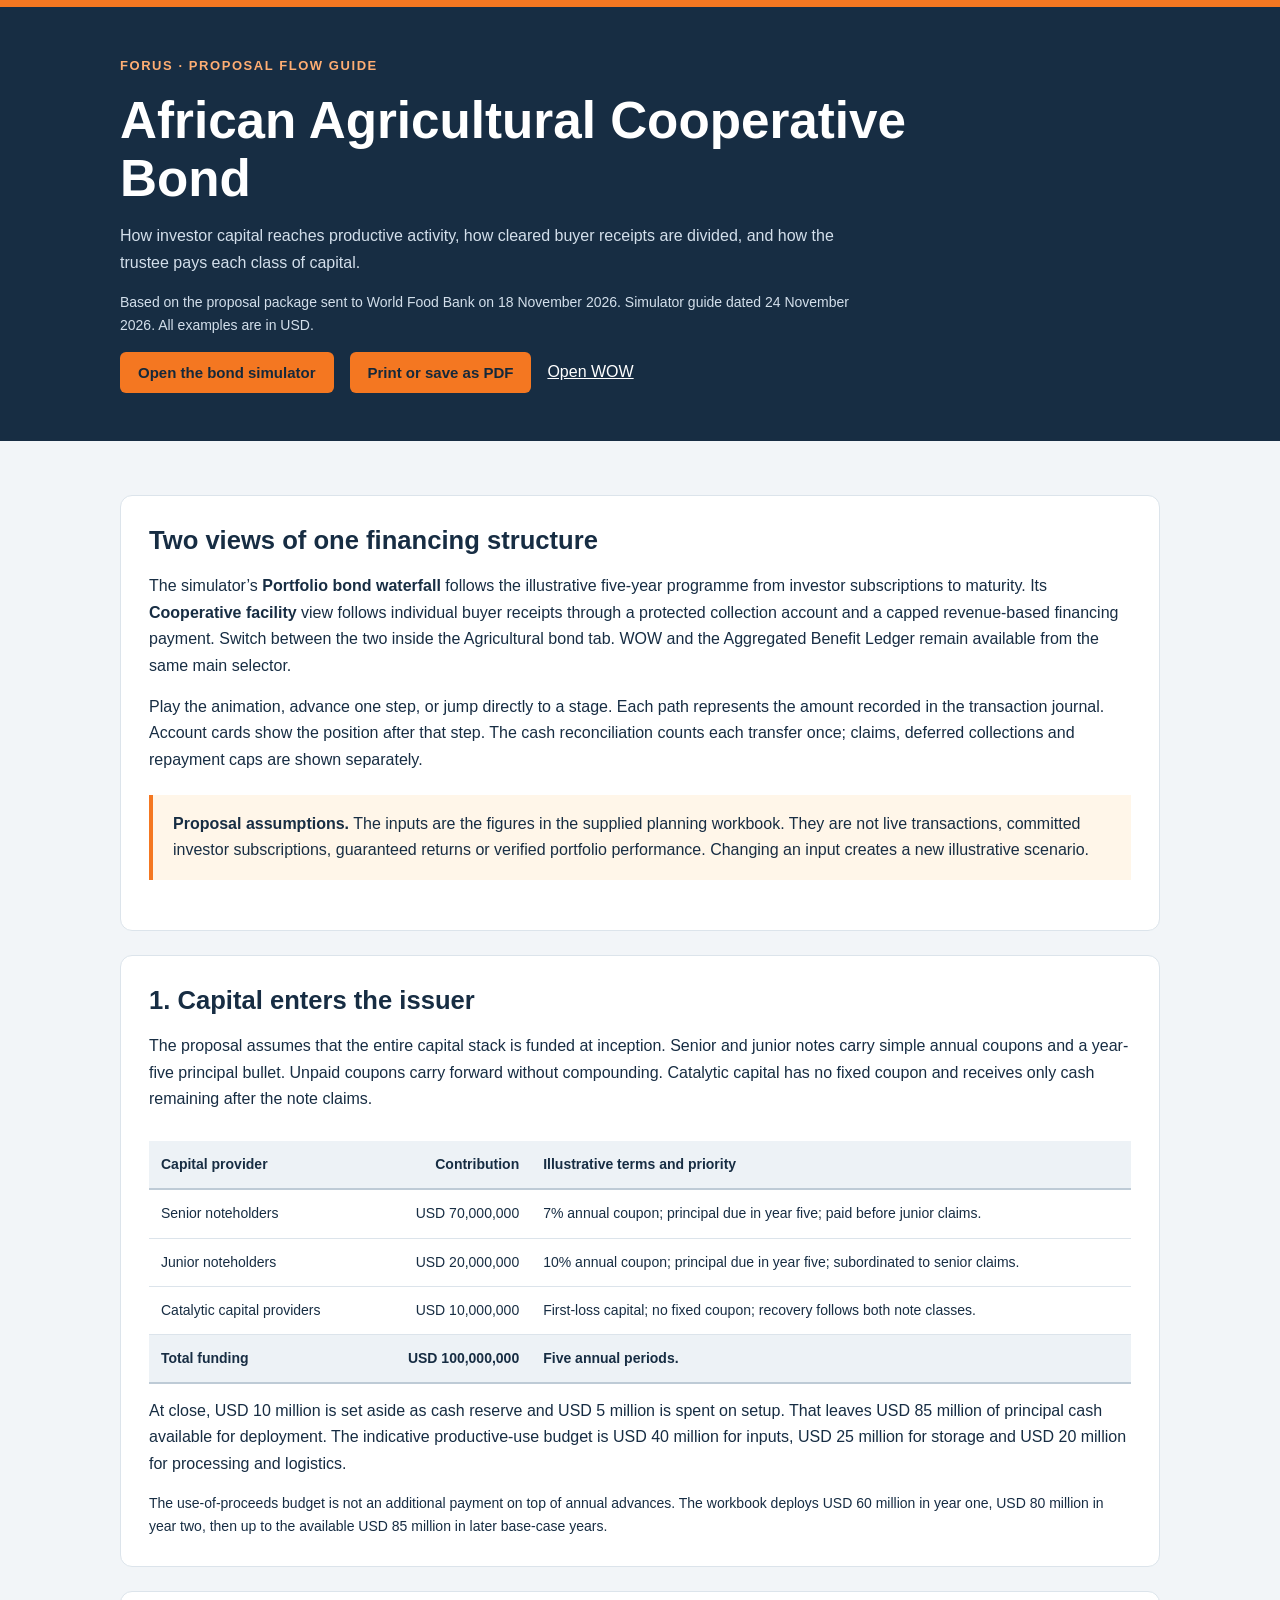
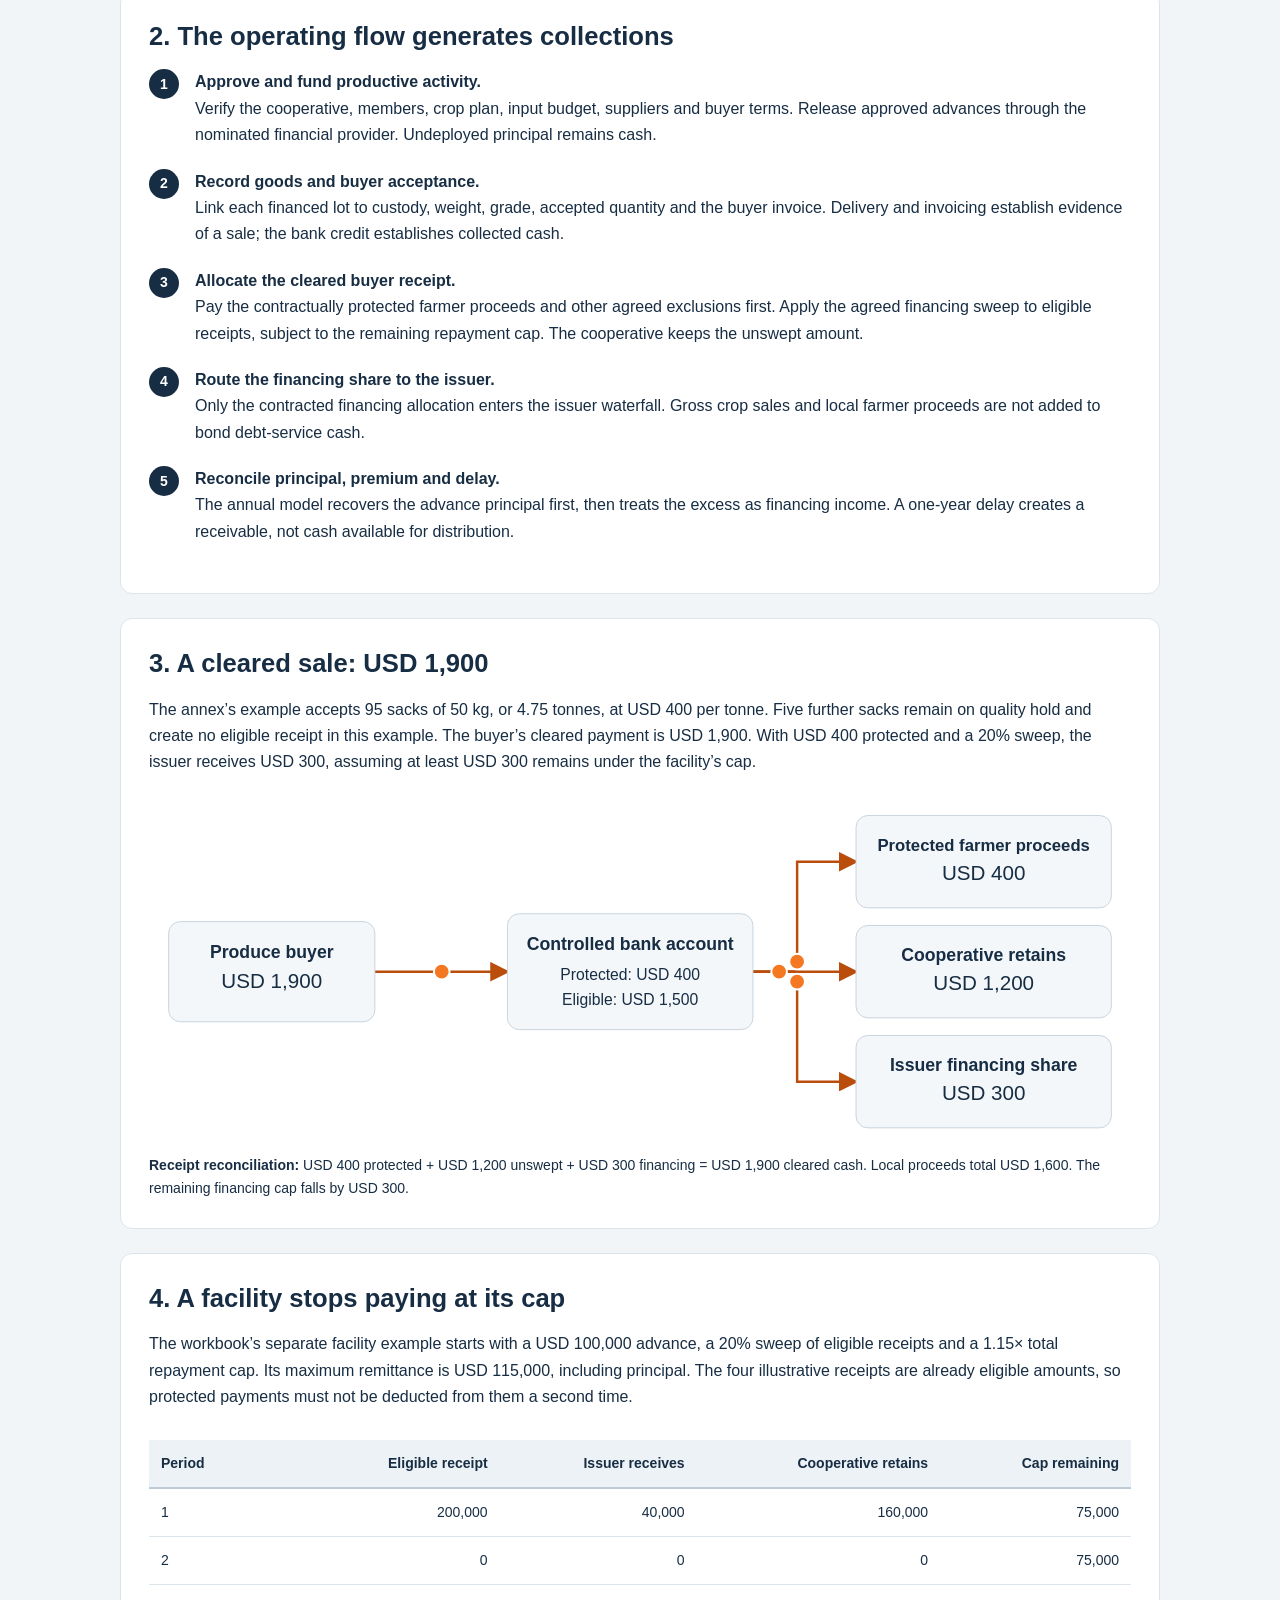
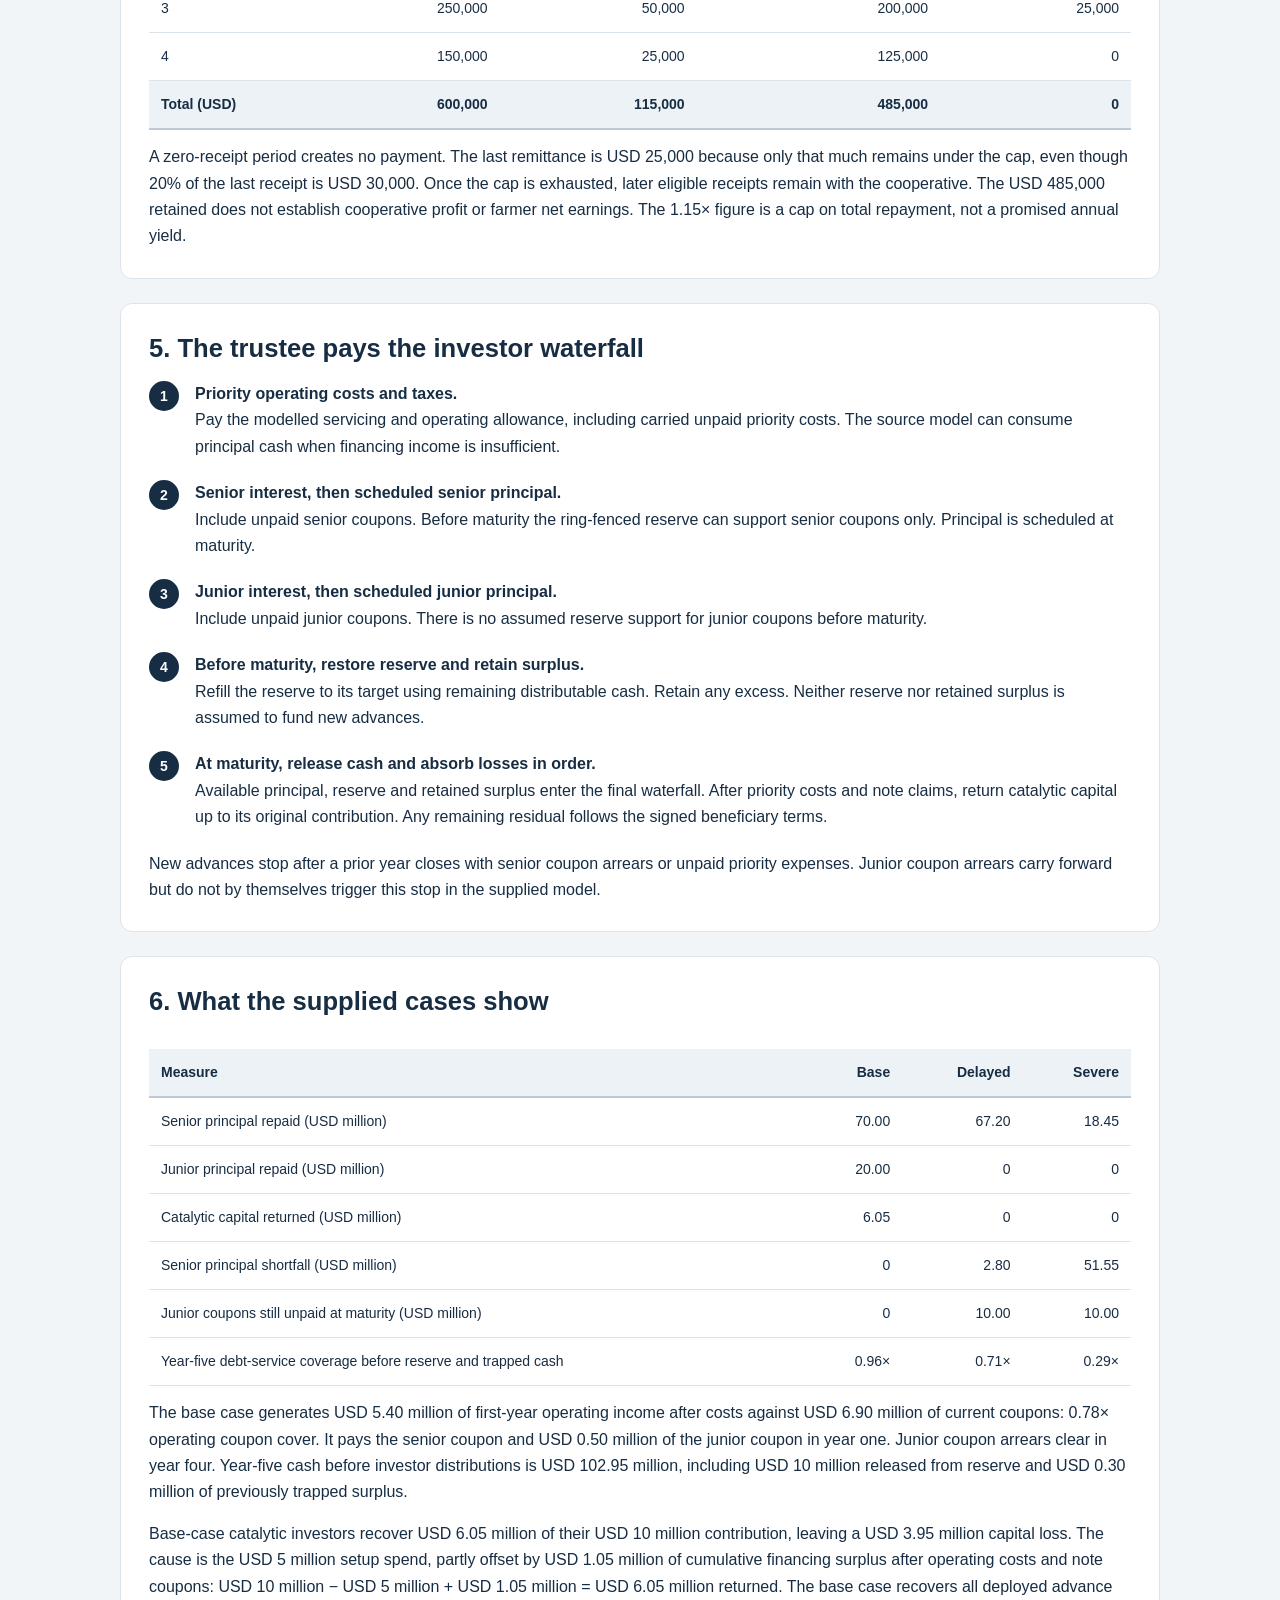
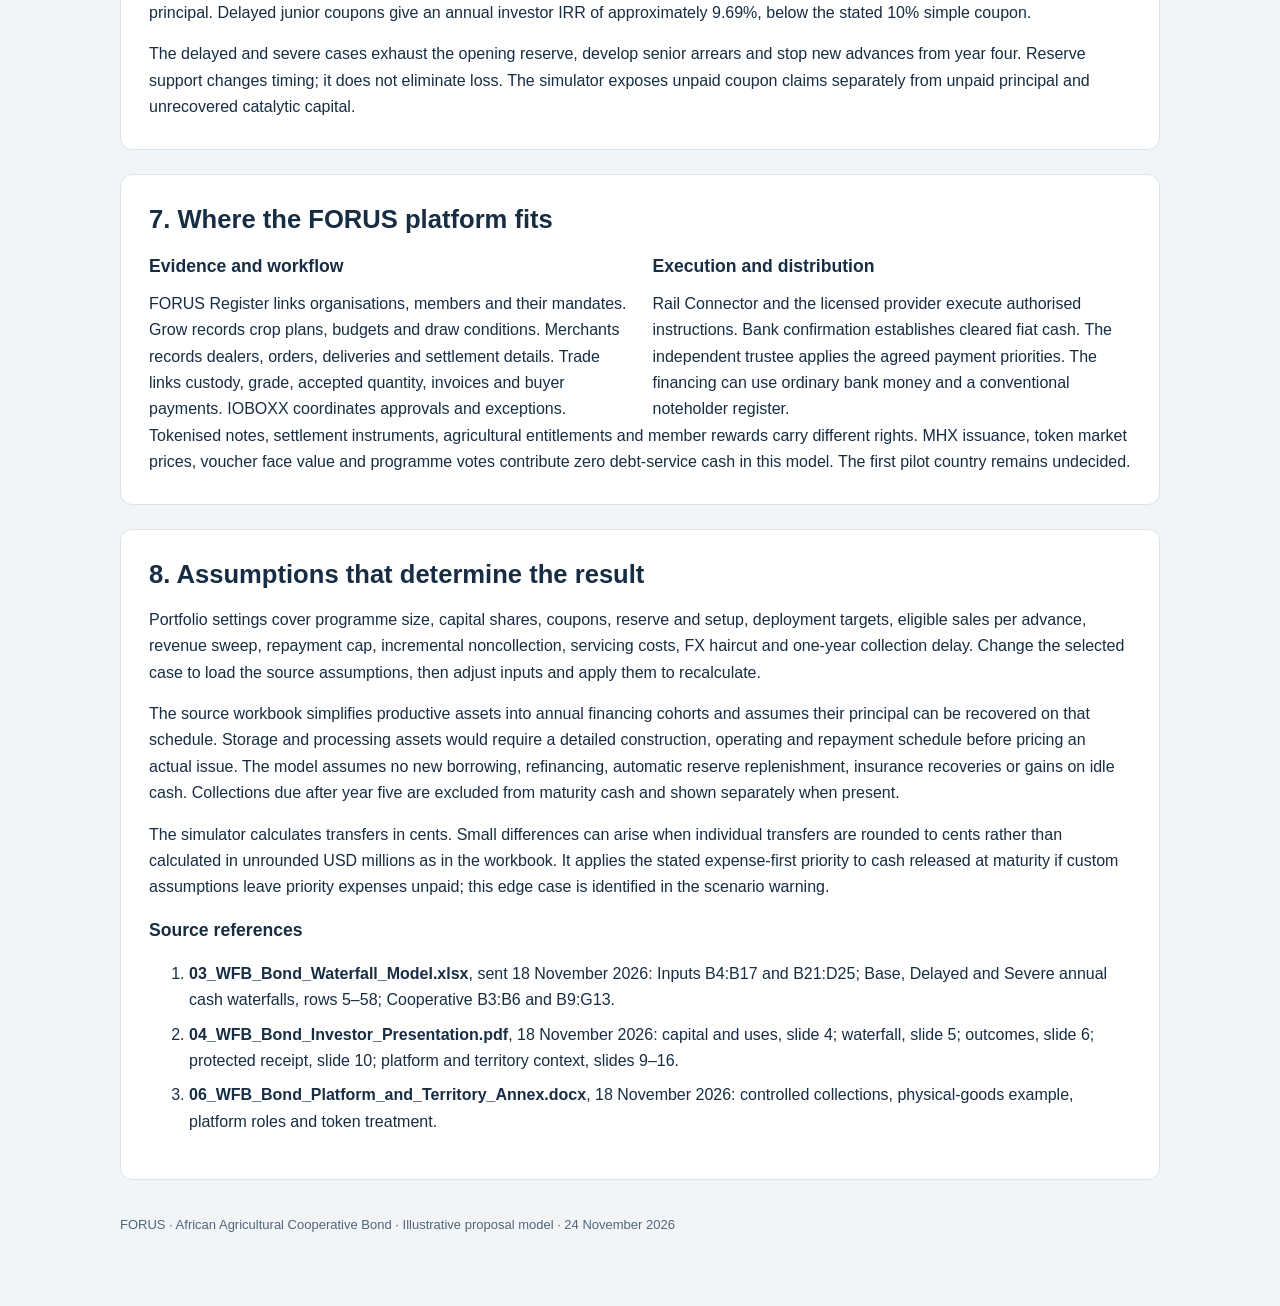
==== bond-guide.html @ b3a37498 "Publish the FORUS Flow of Funds Simulator on GitHub Pages" ====
<!doctype html>
<html lang="en"><head><meta charset="utf-8"><meta name="viewport" content="width=device-width,initial-scale=1"><title>African Agricultural Cooperative Bond — Flow guide</title>
<style>
:root{--navy:#172d43;--orange:#f47721;--muted:#526576;--line:#dce4eb}*{box-sizing:border-box}body{margin:0;color:var(--navy);background:#f2f5f8;font:16px/1.65 Arial,Helvetica,sans-serif}header{background:var(--navy);color:white;padding:48px max(24px,calc((100% - 1040px)/2));border-top:7px solid var(--orange)}header p{max-width:760px;color:#d3dfeb}h1{font-size:clamp(2rem,4vw,3.2rem);line-height:1.12;max-width:870px;margin:16px 0}h2{font-size:1.6rem;line-height:1.3;margin:0 0 16px}h3{font-size:1.1rem;margin:0 0 10px}.eyebrow{font-size:13px;text-transform:uppercase;letter-spacing:.12em;color:#ffae73;font-weight:700}main{max-width:1100px;margin:auto;padding:30px 30px 60px}section{background:white;border:1px solid var(--line);border-radius:12px;margin:24px 0;padding:28px}a{color:#a3440d}header a{color:#fff}p{margin:0 0 15px}p:last-child{margin-bottom:0}.toolbar{display:flex;gap:16px;flex-wrap:wrap;align-items:center}.button{background:var(--orange);border:0;border-radius:6px;color:#15283a;padding:12px 18px;font:700 15px Arial;cursor:pointer;text-decoration:none}.sub{font-size:14px;color:var(--muted)}.callout{background:#fff6e9;border-left:4px solid var(--orange);padding:16px 20px;margin:22px 0}.table-scroll{overflow-x:auto}table{border-collapse:collapse;width:100%;font-size:14px;margin:14px 0}th{text-align:left;background:#edf2f6;padding:12px;border-bottom:2px solid #becbd6;vertical-align:top}td{padding:12px;border-bottom:1px solid var(--line);vertical-align:top}td.num,th.num{text-align:right;white-space:nowrap;font-variant-numeric:tabular-nums}.steps{counter-reset:flow;list-style:none;padding:0;margin:0}.steps li{counter-increment:flow;padding:0 0 20px 46px;position:relative}.steps li:before{content:counter(flow);position:absolute;left:0;top:0;background:var(--navy);color:#fff;width:30px;height:30px;display:grid;place-items:center;border-radius:50%;font-size:14px;font-weight:bold}.steps strong{display:block}.grid{display:grid;grid-template-columns:1fr 1fr;gap:25px}.diagram{overflow-x:auto}.diagram svg{width:100%;min-width:670px;height:auto;display:block}.sources li{margin-bottom:8px}footer{font-size:13px;color:var(--muted);padding:10px 0}.note{font-size:14px}.diagram .token{fill:var(--orange);stroke:white;stroke-width:2}@media(max-width:680px){main{padding:18px 14px}section{padding:20px}.grid{grid-template-columns:1fr}header{padding:30px 22px}td,th{padding:9px}}@media(prefers-reduced-motion:reduce){.token{display:none}}@media print{body{background:#fff;font-size:10.5pt}header{background:white;color:var(--navy);padding:15px 0;border-top:4px solid var(--orange)}header p{color:var(--navy)}main{padding:0}h1{font-size:28pt}.toolbar{display:none}section{border:0;padding:18px 0;margin:0;border-bottom:1px solid var(--line);border-radius:0}h2,h3{break-after:avoid}tr,.callout,.steps li{break-inside:avoid}.token{display:none}svg{min-width:0!important}a{color:inherit;text-decoration:none}footer{margin-top:20px}}
</style></head><body>
<header><div class="eyebrow">FORUS · Proposal flow guide</div><h1>African Agricultural Cooperative Bond</h1><p>How investor capital reaches productive activity, how cleared buyer receipts are divided, and how the trustee pays each class of capital.</p><p class="sub" style="color:#d3dfeb">Based on the proposal package sent to World Food Bank on 18 November 2026. Simulator guide dated 24 November 2026. All examples are in USD.</p><div class="toolbar"><a class="button" href="index.html#bond">Open the bond simulator</a><button class="button" onclick="window.print()">Print or save as PDF</button><a href="index.html#wow">Open WOW</a></div></header>
<main>
<section><h2>Two views of one financing structure</h2><p>The simulator’s <strong>Portfolio bond waterfall</strong> follows the illustrative five-year programme from investor subscriptions to maturity. Its <strong>Cooperative facility</strong> view follows individual buyer receipts through a protected collection account and a capped revenue-based financing payment. Switch between the two inside the Agricultural bond tab. WOW and the Aggregated Benefit Ledger remain available from the same main selector.</p><p>Play the animation, advance one step, or jump directly to a stage. Each path represents the amount recorded in the transaction journal. Account cards show the position after that step. The cash reconciliation counts each transfer once; claims, deferred collections and repayment caps are shown separately.</p><div class="callout"><strong>Proposal assumptions.</strong> The inputs are the figures in the supplied planning workbook. They are not live transactions, committed investor subscriptions, guaranteed returns or verified portfolio performance. Changing an input creates a new illustrative scenario.</div></section>

<section><h2>1. Capital enters the issuer</h2><p>The proposal assumes that the entire capital stack is funded at inception. Senior and junior notes carry simple annual coupons and a year-five principal bullet. Unpaid coupons carry forward without compounding. Catalytic capital has no fixed coupon and receives only cash remaining after the note claims.</p><div class="table-scroll"><table><thead><tr><th>Capital provider</th><th class="num">Contribution</th><th>Illustrative terms and priority</th></tr></thead><tbody><tr><td>Senior noteholders</td><td class="num">USD 70,000,000</td><td>7% annual coupon; principal due in year five; paid before junior claims.</td></tr><tr><td>Junior noteholders</td><td class="num">USD 20,000,000</td><td>10% annual coupon; principal due in year five; subordinated to senior claims.</td></tr><tr><td>Catalytic capital providers</td><td class="num">USD 10,000,000</td><td>First-loss capital; no fixed coupon; recovery follows both note classes.</td></tr><tr><th>Total funding</th><th class="num">USD 100,000,000</th><th>Five annual periods.</th></tr></tbody></table></div><p>At close, USD 10 million is set aside as cash reserve and USD 5 million is spent on setup. That leaves USD 85 million of principal cash available for deployment. The indicative productive-use budget is USD 40 million for inputs, USD 25 million for storage and USD 20 million for processing and logistics.</p><p class="note">The use-of-proceeds budget is not an additional payment on top of annual advances. The workbook deploys USD 60 million in year one, USD 80 million in year two, then up to the available USD 85 million in later base-case years.</p></section>

<section><h2>2. The operating flow generates collections</h2><ol class="steps"><li><strong>Approve and fund productive activity.</strong> Verify the cooperative, members, crop plan, input budget, suppliers and buyer terms. Release approved advances through the nominated financial provider. Undeployed principal remains cash.</li><li><strong>Record goods and buyer acceptance.</strong> Link each financed lot to custody, weight, grade, accepted quantity and the buyer invoice. Delivery and invoicing establish evidence of a sale; the bank credit establishes collected cash.</li><li><strong>Allocate the cleared buyer receipt.</strong> Pay the contractually protected farmer proceeds and other agreed exclusions first. Apply the agreed financing sweep to eligible receipts, subject to the remaining repayment cap. The cooperative keeps the unswept amount.</li><li><strong>Route the financing share to the issuer.</strong> Only the contracted financing allocation enters the issuer waterfall. Gross crop sales and local farmer proceeds are not added to bond debt-service cash.</li><li><strong>Reconcile principal, premium and delay.</strong> The annual model recovers the advance principal first, then treats the excess as financing income. A one-year delay creates a receivable, not cash available for distribution.</li></ol></section>

<section><h2>3. A cleared sale: USD 1,900</h2><p>The annex’s example accepts 95 sacks of 50 kg, or 4.75 tonnes, at USD 400 per tonne. Five further sacks remain on quality hold and create no eligible receipt in this example. The buyer’s cleared payment is USD 1,900. With USD 400 protected and a 20% sweep, the issuer receives USD 300, assuming at least USD 300 remains under the facility’s cap.</p><div class="diagram"><svg viewBox="0 0 1000 370" role="img" aria-labelledby="flow-title flow-desc"><title id="flow-title">Animated allocation of a USD 1,900 buyer payment</title><desc id="flow-desc">Buyer pays the controlled bank account. USD400 goes to protected farmer proceeds, USD1200 to the cooperative, and USD300 to the issuer financing share. Orange markers show cash direction.</desc><defs><marker id="arrow" markerWidth="8" markerHeight="8" refX="7" refY="4" orient="auto"><path d="M0 0 L8 4 L0 8Z" fill="#ba4d0b"/></marker></defs><g fill="none" stroke="#ba4d0b" stroke-width="2.5" marker-end="url(#arrow)"><path d="M230 184H365"/><path d="M615 184H660V72H720"/><path d="M615 184H720"/><path d="M615 184H660V296H720"/></g><g fill="#f4f7fa" stroke="#c7d4df"><rect x="20" y="133" width="210" height="102" rx="12"/><rect x="365" y="125" width="250" height="118" rx="12"/><rect x="720" y="25" width="260" height="94" rx="12"/><rect x="720" y="137" width="260" height="94" rx="12"/><rect x="720" y="249" width="260" height="94" rx="12"/></g><g font-family="Arial,Helvetica,sans-serif" fill="#172d43" text-anchor="middle"><text x="125" y="170" font-size="18" font-weight="bold">Produce buyer</text><text x="125" y="201" font-size="21">USD 1,900</text><text x="490" y="162" font-size="18" font-weight="bold">Controlled bank account</text><text x="490" y="192" font-size="16">Protected: USD 400</text><text x="490" y="218" font-size="16">Eligible: USD 1,500</text><text x="850" y="61" font-size="17" font-weight="bold">Protected farmer proceeds</text><text x="850" y="91" font-size="21">USD 400</text><text x="850" y="173" font-size="18" font-weight="bold">Cooperative retains</text><text x="850" y="203" font-size="21">USD 1,200</text><text x="850" y="285" font-size="18" font-weight="bold">Issuer financing share</text><text x="850" y="315" font-size="21">USD 300</text></g><circle class="token" r="8"><animateMotion dur="4s" repeatCount="indefinite" path="M230 184H365"/></circle><circle class="token" r="8"><animateMotion dur="4s" begin="1s" repeatCount="indefinite" path="M615 184H660V72H720"/></circle><circle class="token" r="8"><animateMotion dur="4s" begin="1s" repeatCount="indefinite" path="M615 184H720"/></circle><circle class="token" r="8"><animateMotion dur="4s" begin="1s" repeatCount="indefinite" path="M615 184H660V296H720"/></circle></svg></div><p class="note"><strong>Receipt reconciliation:</strong> USD 400 protected + USD 1,200 unswept + USD 300 financing = USD 1,900 cleared cash. Local proceeds total USD 1,600. The remaining financing cap falls by USD 300.</p></section>

<section><h2>4. A facility stops paying at its cap</h2><p>The workbook’s separate facility example starts with a USD 100,000 advance, a 20% sweep of eligible receipts and a 1.15× total repayment cap. Its maximum remittance is USD 115,000, including principal. The four illustrative receipts are already eligible amounts, so protected payments must not be deducted from them a second time.</p><div class="table-scroll"><table><thead><tr><th>Period</th><th class="num">Eligible receipt</th><th class="num">Issuer receives</th><th class="num">Cooperative retains</th><th class="num">Cap remaining</th></tr></thead><tbody><tr><td>1</td><td class="num">200,000</td><td class="num">40,000</td><td class="num">160,000</td><td class="num">75,000</td></tr><tr><td>2</td><td class="num">0</td><td class="num">0</td><td class="num">0</td><td class="num">75,000</td></tr><tr><td>3</td><td class="num">250,000</td><td class="num">50,000</td><td class="num">200,000</td><td class="num">25,000</td></tr><tr><td>4</td><td class="num">150,000</td><td class="num">25,000</td><td class="num">125,000</td><td class="num">0</td></tr><tr><th>Total (USD)</th><th class="num">600,000</th><th class="num">115,000</th><th class="num">485,000</th><th class="num">0</th></tr></tbody></table></div><p>A zero-receipt period creates no payment. The last remittance is USD 25,000 because only that much remains under the cap, even though 20% of the last receipt is USD 30,000. Once the cap is exhausted, later eligible receipts remain with the cooperative. The USD 485,000 retained does not establish cooperative profit or farmer net earnings. The 1.15× figure is a cap on total repayment, not a promised annual yield.</p></section>

<section><h2>5. The trustee pays the investor waterfall</h2><ol class="steps"><li><strong>Priority operating costs and taxes.</strong> Pay the modelled servicing and operating allowance, including carried unpaid priority costs. The source model can consume principal cash when financing income is insufficient.</li><li><strong>Senior interest, then scheduled senior principal.</strong> Include unpaid senior coupons. Before maturity the ring-fenced reserve can support senior coupons only. Principal is scheduled at maturity.</li><li><strong>Junior interest, then scheduled junior principal.</strong> Include unpaid junior coupons. There is no assumed reserve support for junior coupons before maturity.</li><li><strong>Before maturity, restore reserve and retain surplus.</strong> Refill the reserve to its target using remaining distributable cash. Retain any excess. Neither reserve nor retained surplus is assumed to fund new advances.</li><li><strong>At maturity, release cash and absorb losses in order.</strong> Available principal, reserve and retained surplus enter the final waterfall. After priority costs and note claims, return catalytic capital up to its original contribution. Any remaining residual follows the signed beneficiary terms.</li></ol><p>New advances stop after a prior year closes with senior coupon arrears or unpaid priority expenses. Junior coupon arrears carry forward but do not by themselves trigger this stop in the supplied model.</p></section>

<section><h2>6. What the supplied cases show</h2><div class="table-scroll"><table><thead><tr><th>Measure</th><th class="num">Base</th><th class="num">Delayed</th><th class="num">Severe</th></tr></thead><tbody><tr><td>Senior principal repaid (USD million)</td><td class="num">70.00</td><td class="num">67.20</td><td class="num">18.45</td></tr><tr><td>Junior principal repaid (USD million)</td><td class="num">20.00</td><td class="num">0</td><td class="num">0</td></tr><tr><td>Catalytic capital returned (USD million)</td><td class="num">6.05</td><td class="num">0</td><td class="num">0</td></tr><tr><td>Senior principal shortfall (USD million)</td><td class="num">0</td><td class="num">2.80</td><td class="num">51.55</td></tr><tr><td>Junior coupons still unpaid at maturity (USD million)</td><td class="num">0</td><td class="num">10.00</td><td class="num">10.00</td></tr><tr><td>Year-five debt-service coverage before reserve and trapped cash</td><td class="num">0.96×</td><td class="num">0.71×</td><td class="num">0.29×</td></tr></tbody></table></div><p>The base case generates USD 5.40 million of first-year operating income after costs against USD 6.90 million of current coupons: 0.78× operating coupon cover. It pays the senior coupon and USD 0.50 million of the junior coupon in year one. Junior coupon arrears clear in year four. Year-five cash before investor distributions is USD 102.95 million, including USD 10 million released from reserve and USD 0.30 million of previously trapped surplus.</p><p>Base-case catalytic investors recover USD 6.05 million of their USD 10 million contribution, leaving a USD 3.95 million capital loss. The cause is the USD 5 million setup spend, partly offset by USD 1.05 million of cumulative financing surplus after operating costs and note coupons: USD 10 million − USD 5 million + USD 1.05 million = USD 6.05 million returned. The base case recovers all deployed advance principal. Delayed junior coupons give an annual investor IRR of approximately 9.69%, below the stated 10% simple coupon.</p><p>The delayed and severe cases exhaust the opening reserve, develop senior arrears and stop new advances from year four. Reserve support changes timing; it does not eliminate loss. The simulator exposes unpaid coupon claims separately from unpaid principal and unrecovered catalytic capital.</p></section>

<section><h2>7. Where the FORUS platform fits</h2><div class="grid"><div><h3>Evidence and workflow</h3><p>FORUS Register links organisations, members and their mandates. Grow records crop plans, budgets and draw conditions. Merchants records dealers, orders, deliveries and settlement details. Trade links custody, grade, accepted quantity, invoices and buyer payments. IOBOXX coordinates approvals and exceptions.</p></div><div><h3>Execution and distribution</h3><p>Rail Connector and the licensed provider execute authorised instructions. Bank confirmation establishes cleared fiat cash. The independent trustee applies the agreed payment priorities. The financing can use ordinary bank money and a conventional noteholder register.</p></div></div><p>Tokenised notes, settlement instruments, agricultural entitlements and member rewards carry different rights. MHX issuance, token market prices, voucher face value and programme votes contribute zero debt-service cash in this model. The first pilot country remains undecided.</p></section>

<section><h2>8. Assumptions that determine the result</h2><p>Portfolio settings cover programme size, capital shares, coupons, reserve and setup, deployment targets, eligible sales per advance, revenue sweep, repayment cap, incremental noncollection, servicing costs, FX haircut and one-year collection delay. Change the selected case to load the source assumptions, then adjust inputs and apply them to recalculate.</p><p>The source workbook simplifies productive assets into annual financing cohorts and assumes their principal can be recovered on that schedule. Storage and processing assets would require a detailed construction, operating and repayment schedule before pricing an actual issue. The model assumes no new borrowing, refinancing, automatic reserve replenishment, insurance recoveries or gains on idle cash. Collections due after year five are excluded from maturity cash and shown separately when present.</p><p>The simulator calculates transfers in cents. Small differences can arise when individual transfers are rounded to cents rather than calculated in unrounded USD millions as in the workbook. It applies the stated expense-first priority to cash released at maturity if custom assumptions leave priority expenses unpaid; this edge case is identified in the scenario warning.</p><h3>Source references</h3><ol class="sources"><li><strong>03_WFB_Bond_Waterfall_Model.xlsx</strong>, sent 18 November 2026: Inputs B4:B17 and B21:D25; Base, Delayed and Severe annual cash waterfalls, rows 5–58; Cooperative B3:B6 and B9:G13.</li><li><strong>04_WFB_Bond_Investor_Presentation.pdf</strong>, 18 November 2026: capital and uses, slide 4; waterfall, slide 5; outcomes, slide 6; protected receipt, slide 10; platform and territory context, slides 9–16.</li><li><strong>06_WFB_Bond_Platform_and_Territory_Annex.docx</strong>, 18 November 2026: controlled collections, physical-goods example, platform roles and token treatment.</li></ol></section>
<footer>FORUS · African Agricultural Cooperative Bond · Illustrative proposal model · 24 November 2026</footer>
</main></body></html>
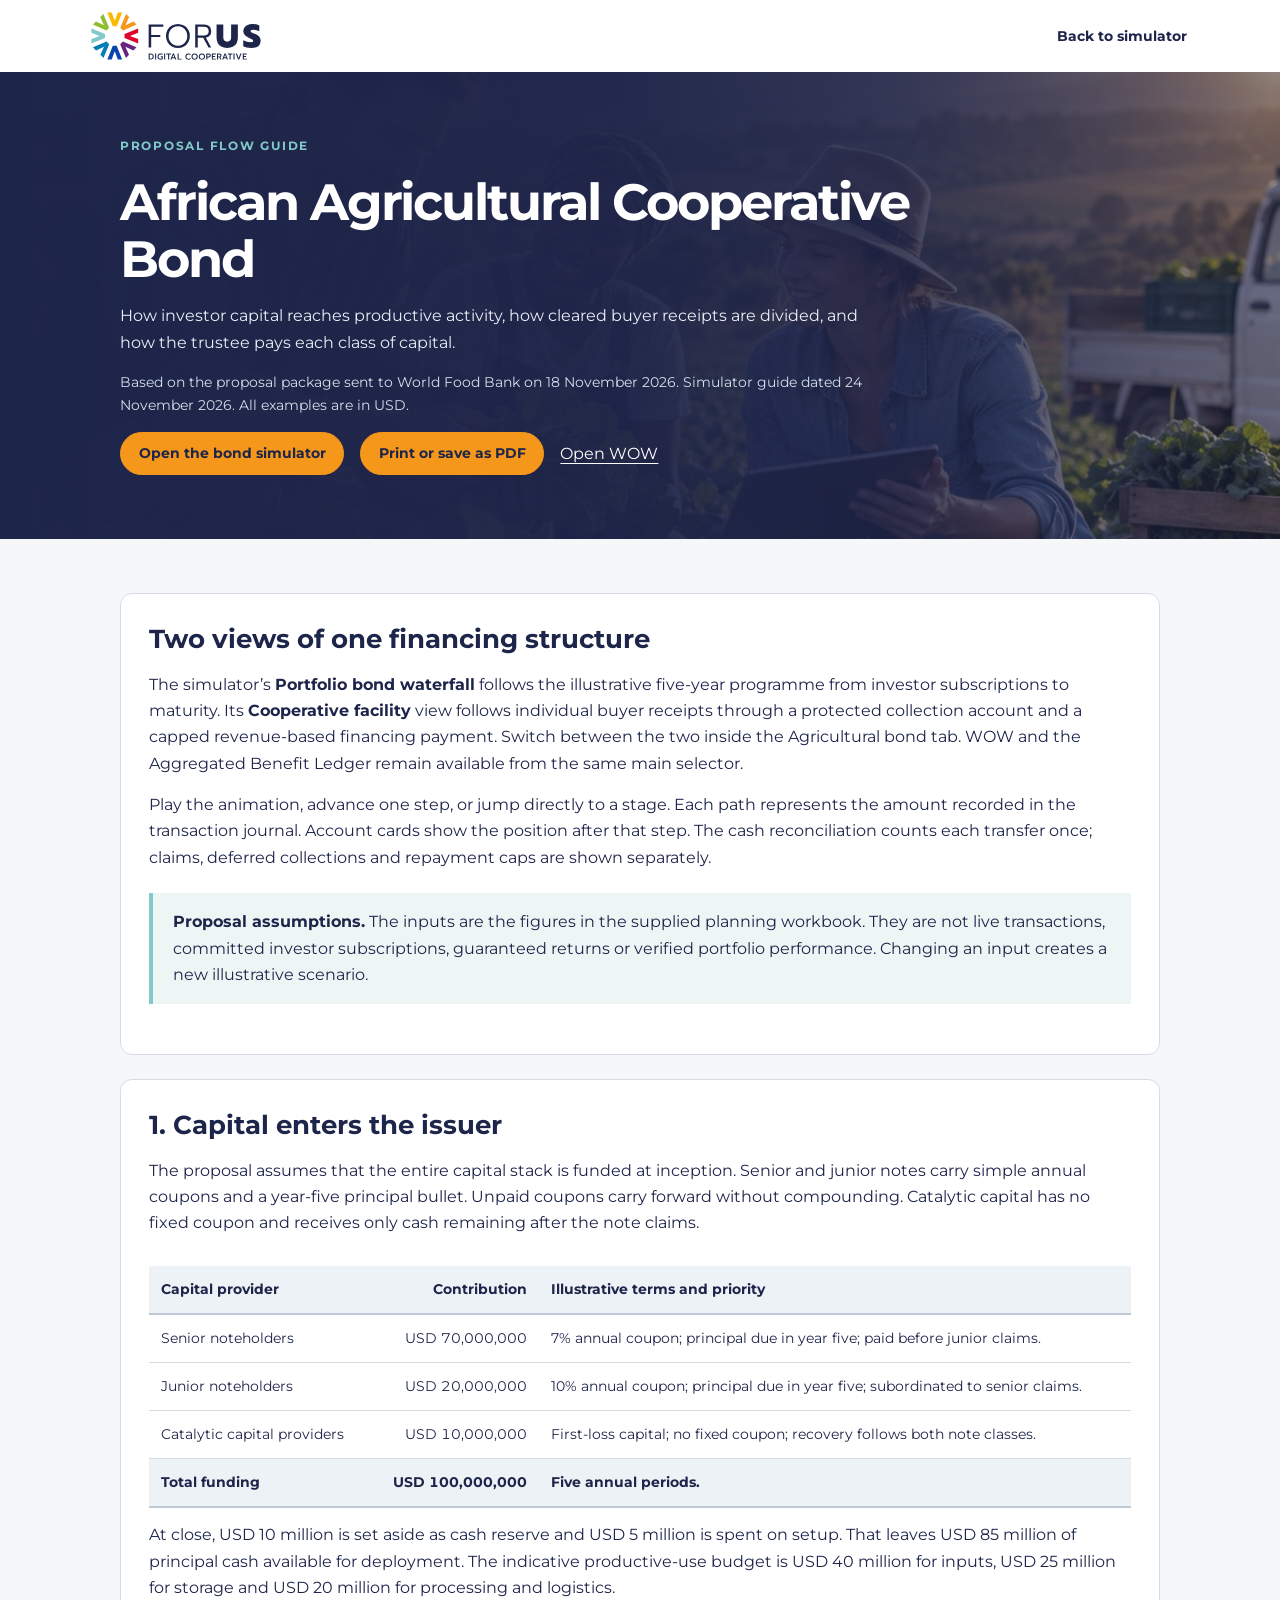
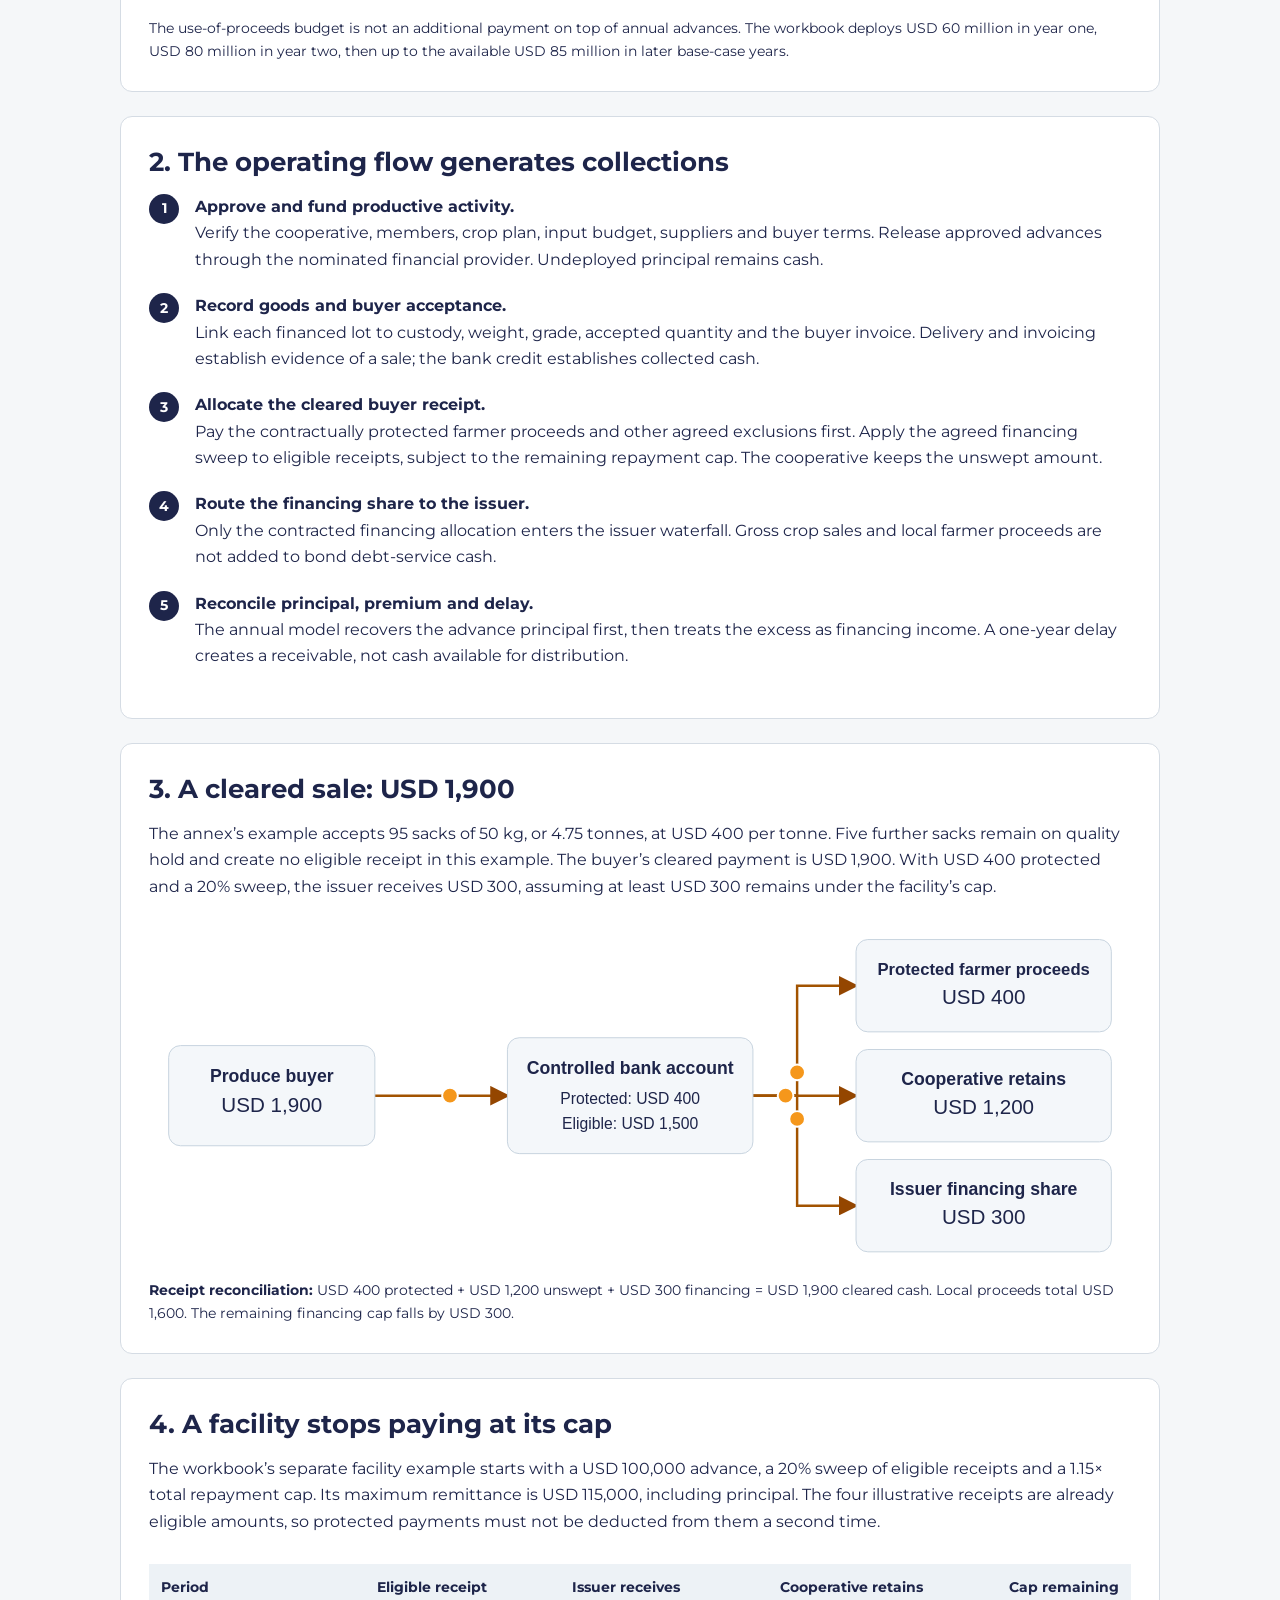
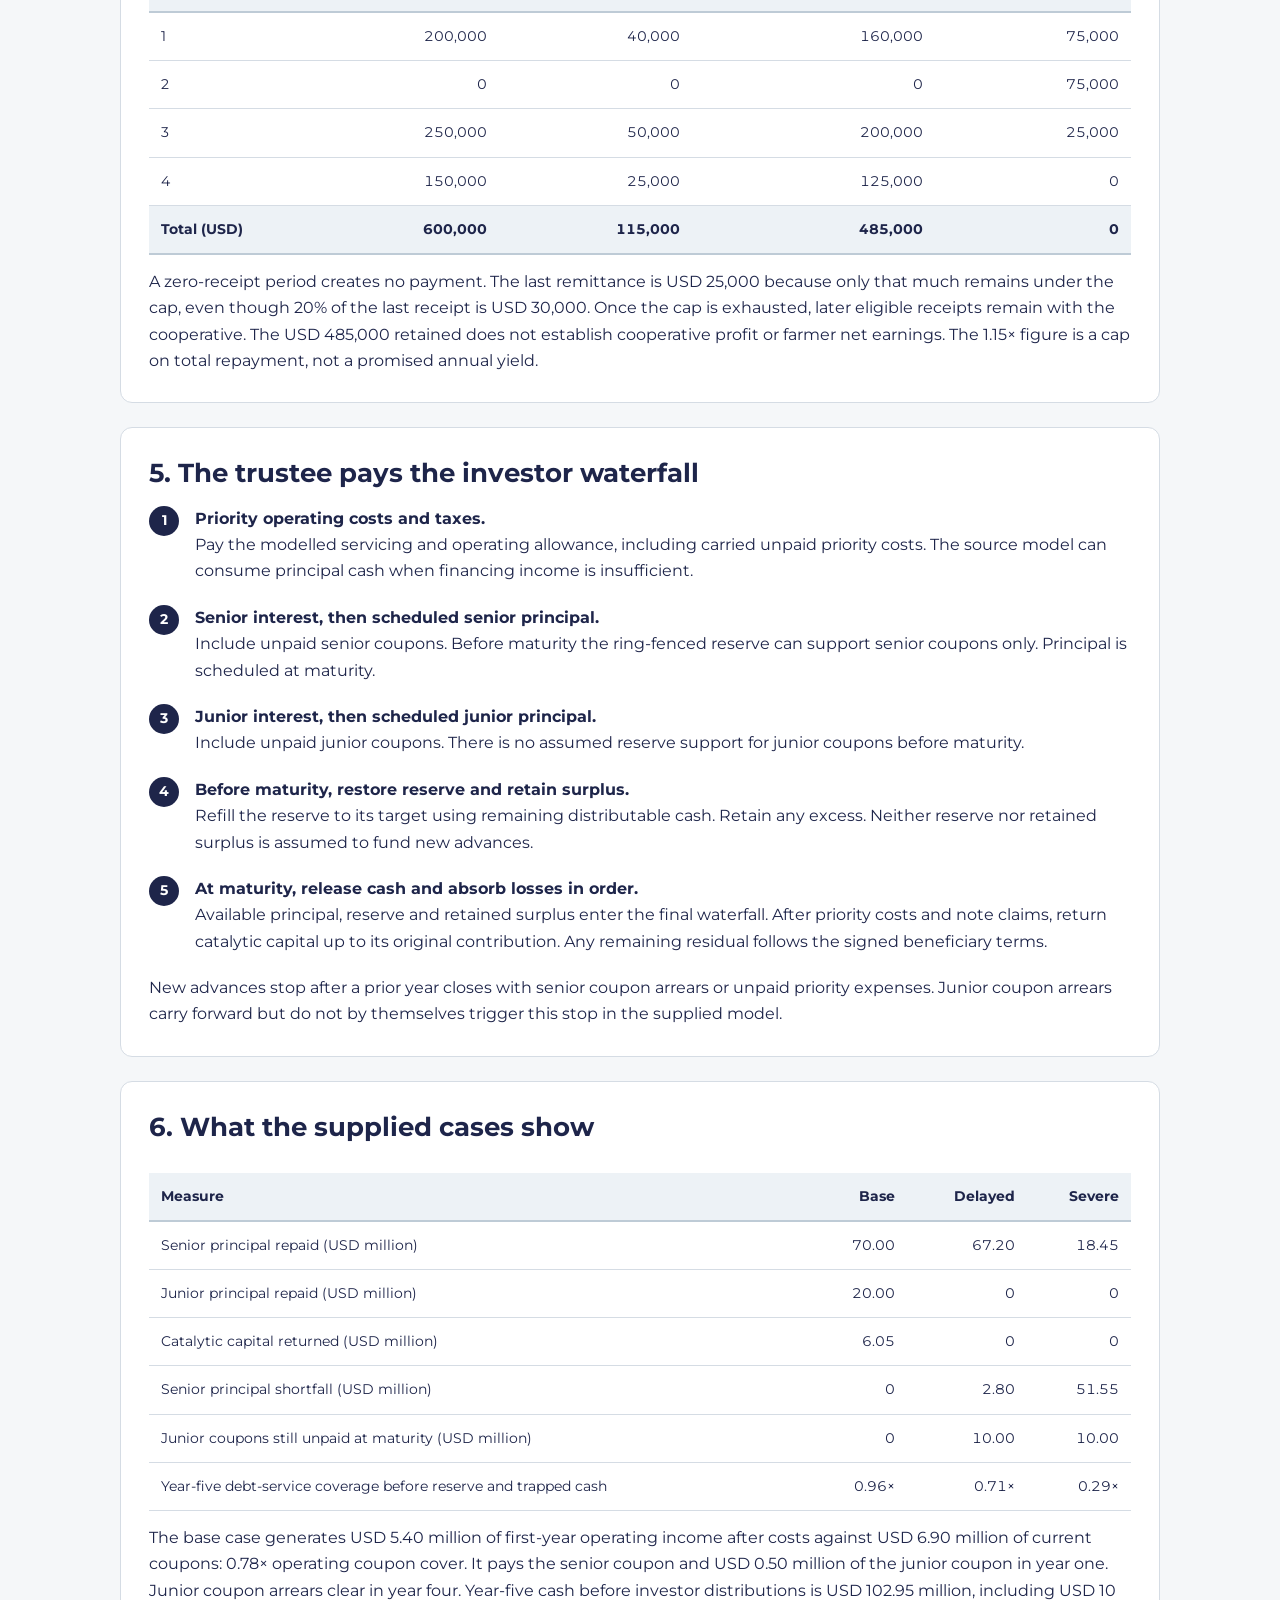
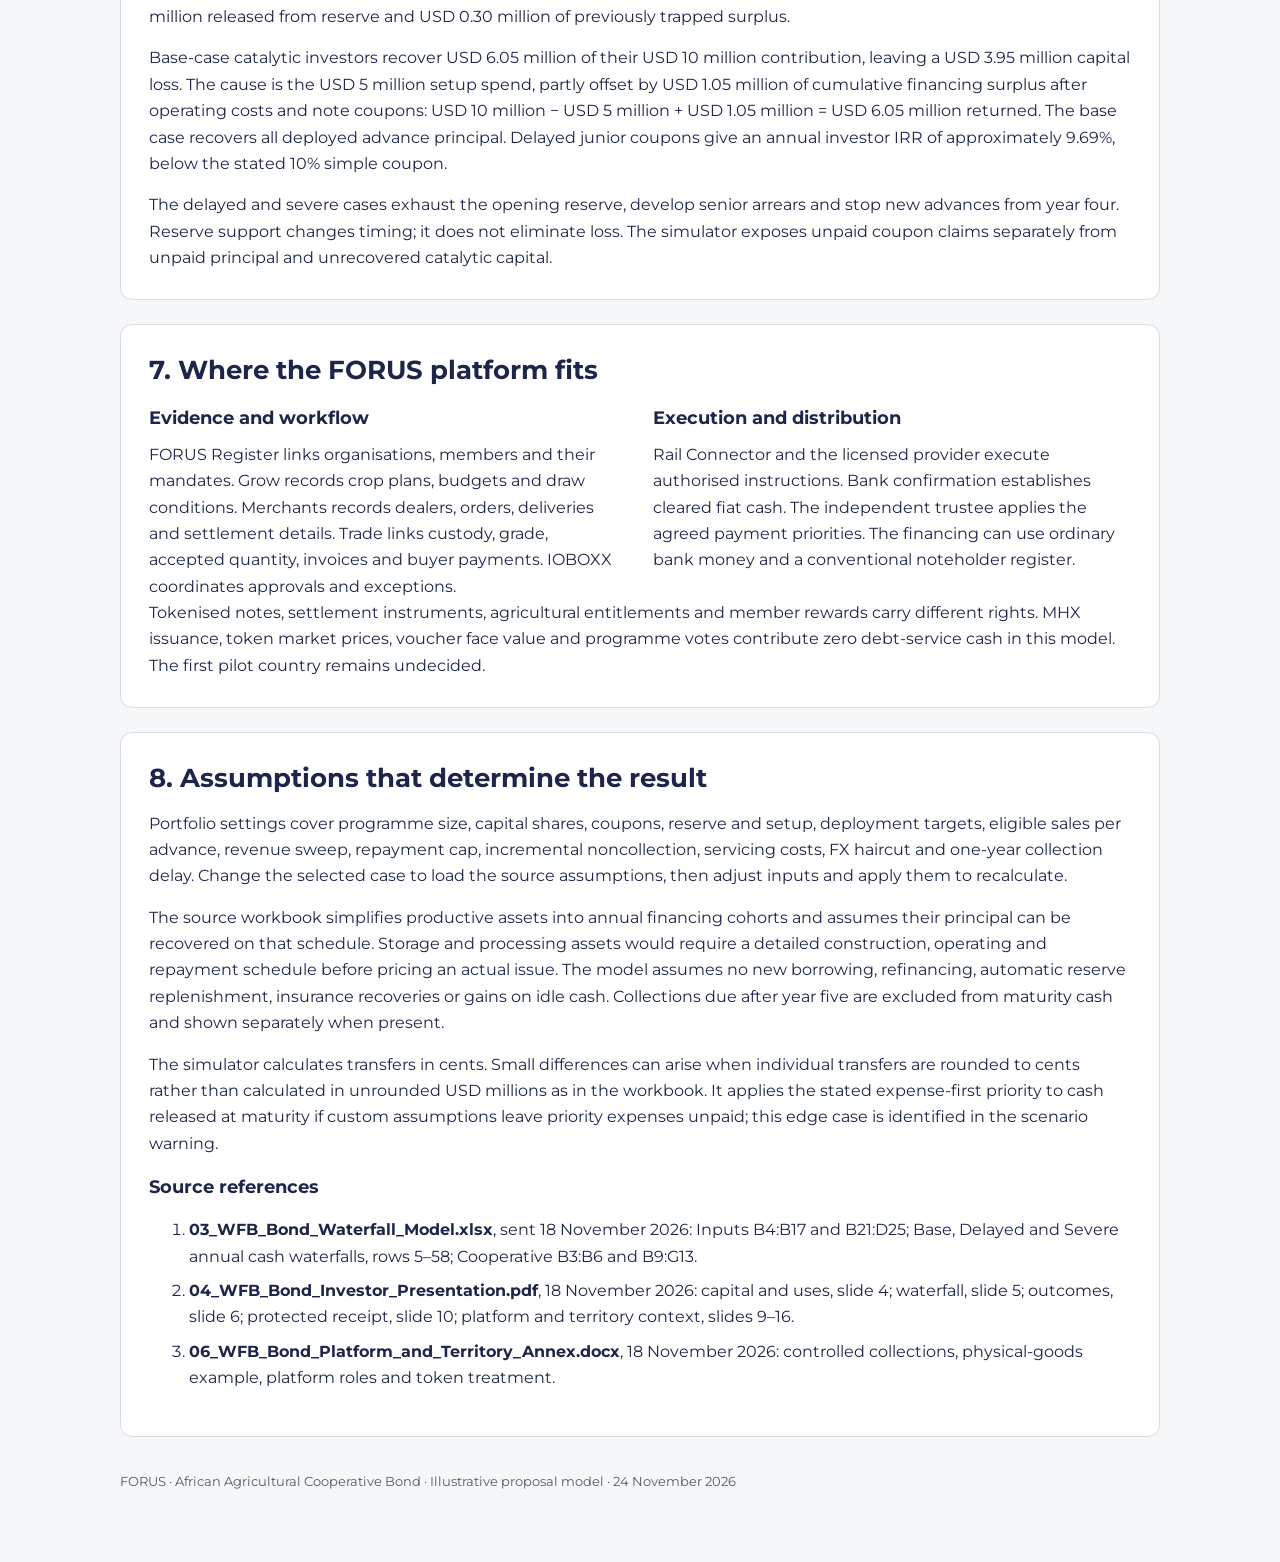
==== commit 1dc83ff7: "Apply the FORUS cooperative identity to the simulator and bond guide" ====
--- a/bond-guide.html
+++ b/bond-guide.html
@@ -2,8 +2,10 @@
 <html lang="en"><head><meta charset="utf-8"><meta name="viewport" content="width=device-width,initial-scale=1"><title>African Agricultural Cooperative Bond — Flow guide</title>
 <style>
 :root{--navy:#172d43;--orange:#f47721;--muted:#526576;--line:#dce4eb}*{box-sizing:border-box}body{margin:0;color:var(--navy);background:#f2f5f8;font:16px/1.65 Arial,Helvetica,sans-serif}header{background:var(--navy);color:white;padding:48px max(24px,calc((100% - 1040px)/2));border-top:7px solid var(--orange)}header p{max-width:760px;color:#d3dfeb}h1{font-size:clamp(2rem,4vw,3.2rem);line-height:1.12;max-width:870px;margin:16px 0}h2{font-size:1.6rem;line-height:1.3;margin:0 0 16px}h3{font-size:1.1rem;margin:0 0 10px}.eyebrow{font-size:13px;text-transform:uppercase;letter-spacing:.12em;color:#ffae73;font-weight:700}main{max-width:1100px;margin:auto;padding:30px 30px 60px}section{background:white;border:1px solid var(--line);border-radius:12px;margin:24px 0;padding:28px}a{color:#a3440d}header a{color:#fff}p{margin:0 0 15px}p:last-child{margin-bottom:0}.toolbar{display:flex;gap:16px;flex-wrap:wrap;align-items:center}.button{background:var(--orange);border:0;border-radius:6px;color:#15283a;padding:12px 18px;font:700 15px Arial;cursor:pointer;text-decoration:none}.sub{font-size:14px;color:var(--muted)}.callout{background:#fff6e9;border-left:4px solid var(--orange);padding:16px 20px;margin:22px 0}.table-scroll{overflow-x:auto}table{border-collapse:collapse;width:100%;font-size:14px;margin:14px 0}th{text-align:left;background:#edf2f6;padding:12px;border-bottom:2px solid #becbd6;vertical-align:top}td{padding:12px;border-bottom:1px solid var(--line);vertical-align:top}td.num,th.num{text-align:right;white-space:nowrap;font-variant-numeric:tabular-nums}.steps{counter-reset:flow;list-style:none;padding:0;margin:0}.steps li{counter-increment:flow;padding:0 0 20px 46px;position:relative}.steps li:before{content:counter(flow);position:absolute;left:0;top:0;background:var(--navy);color:#fff;width:30px;height:30px;display:grid;place-items:center;border-radius:50%;font-size:14px;font-weight:bold}.steps strong{display:block}.grid{display:grid;grid-template-columns:1fr 1fr;gap:25px}.diagram{overflow-x:auto}.diagram svg{width:100%;min-width:670px;height:auto;display:block}.sources li{margin-bottom:8px}footer{font-size:13px;color:var(--muted);padding:10px 0}.note{font-size:14px}.diagram .token{fill:var(--orange);stroke:white;stroke-width:2}@media(max-width:680px){main{padding:18px 14px}section{padding:20px}.grid{grid-template-columns:1fr}header{padding:30px 22px}td,th{padding:9px}}@media(prefers-reduced-motion:reduce){.token{display:none}}@media print{body{background:#fff;font-size:10.5pt}header{background:white;color:var(--navy);padding:15px 0;border-top:4px solid var(--orange)}header p{color:var(--navy)}main{padding:0}h1{font-size:28pt}.toolbar{display:none}section{border:0;padding:18px 0;margin:0;border-bottom:1px solid var(--line);border-radius:0}h2,h3{break-after:avoid}tr,.callout,.steps li{break-inside:avoid}.token{display:none}svg{min-width:0!important}a{color:inherit;text-decoration:none}footer{margin-top:20px}}
-</style></head><body>
-<header><div class="eyebrow">FORUS · Proposal flow guide</div><h1>African Agricultural Cooperative Bond</h1><p>How investor capital reaches productive activity, how cleared buyer receipts are divided, and how the trustee pays each class of capital.</p><p class="sub" style="color:#d3dfeb">Based on the proposal package sent to World Food Bank on 18 November 2026. Simulator guide dated 24 November 2026. All examples are in USD.</p><div class="toolbar"><a class="button" href="index.html#bond">Open the bond simulator</a><button class="button" onclick="window.print()">Print or save as PDF</button><a href="index.html#wow">Open WOW</a></div></header>
+</style>
+<link rel="stylesheet" href="forus.css?v=1"><meta name="theme-color" content="#1e254a"></head><body class="bond-guide">
+<div class="guide-brandbar"><div class="guide-brand-inner"><a href="index.html#bond"><img class="brand-logo" src="brand/forus-logo-colour.svg" width="500" height="150" alt="FORUS Digital Cooperative · Bond simulator"></a><a class="guide-home" href="index.html#bond">Back to simulator</a></div></div>
+<header class="guide-hero"><div class="eyebrow">Proposal flow guide</div><h1>African Agricultural Cooperative Bond</h1><p>How investor capital reaches productive activity, how cleared buyer receipts are divided, and how the trustee pays each class of capital.</p><p class="sub" style="color:#d3dfeb">Based on the proposal package sent to World Food Bank on 18 November 2026. Simulator guide dated 24 November 2026. All examples are in USD.</p><div class="toolbar"><a class="button" href="index.html#bond">Open the bond simulator</a><button class="button" onclick="window.print()">Print or save as PDF</button><a href="index.html#wow">Open WOW</a></div></header>
 <main>
 <section><h2>Two views of one financing structure</h2><p>The simulator’s <strong>Portfolio bond waterfall</strong> follows the illustrative five-year programme from investor subscriptions to maturity. Its <strong>Cooperative facility</strong> view follows individual buyer receipts through a protected collection account and a capped revenue-based financing payment. Switch between the two inside the Agricultural bond tab. WOW and the Aggregated Benefit Ledger remain available from the same main selector.</p><p>Play the animation, advance one step, or jump directly to a stage. Each path represents the amount recorded in the transaction journal. Account cards show the position after that step. The cash reconciliation counts each transfer once; claims, deferred collections and repayment caps are shown separately.</p><div class="callout"><strong>Proposal assumptions.</strong> The inputs are the figures in the supplied planning workbook. They are not live transactions, committed investor subscriptions, guaranteed returns or verified portfolio performance. Changing an input creates a new illustrative scenario.</div></section>
 
@@ -11,7 +13,7 @@
 
 <section><h2>2. The operating flow generates collections</h2><ol class="steps"><li><strong>Approve and fund productive activity.</strong> Verify the cooperative, members, crop plan, input budget, suppliers and buyer terms. Release approved advances through the nominated financial provider. Undeployed principal remains cash.</li><li><strong>Record goods and buyer acceptance.</strong> Link each financed lot to custody, weight, grade, accepted quantity and the buyer invoice. Delivery and invoicing establish evidence of a sale; the bank credit establishes collected cash.</li><li><strong>Allocate the cleared buyer receipt.</strong> Pay the contractually protected farmer proceeds and other agreed exclusions first. Apply the agreed financing sweep to eligible receipts, subject to the remaining repayment cap. The cooperative keeps the unswept amount.</li><li><strong>Route the financing share to the issuer.</strong> Only the contracted financing allocation enters the issuer waterfall. Gross crop sales and local farmer proceeds are not added to bond debt-service cash.</li><li><strong>Reconcile principal, premium and delay.</strong> The annual model recovers the advance principal first, then treats the excess as financing income. A one-year delay creates a receivable, not cash available for distribution.</li></ol></section>
 
-<section><h2>3. A cleared sale: USD 1,900</h2><p>The annex’s example accepts 95 sacks of 50 kg, or 4.75 tonnes, at USD 400 per tonne. Five further sacks remain on quality hold and create no eligible receipt in this example. The buyer’s cleared payment is USD 1,900. With USD 400 protected and a 20% sweep, the issuer receives USD 300, assuming at least USD 300 remains under the facility’s cap.</p><div class="diagram"><svg viewBox="0 0 1000 370" role="img" aria-labelledby="flow-title flow-desc"><title id="flow-title">Animated allocation of a USD 1,900 buyer payment</title><desc id="flow-desc">Buyer pays the controlled bank account. USD400 goes to protected farmer proceeds, USD1200 to the cooperative, and USD300 to the issuer financing share. Orange markers show cash direction.</desc><defs><marker id="arrow" markerWidth="8" markerHeight="8" refX="7" refY="4" orient="auto"><path d="M0 0 L8 4 L0 8Z" fill="#ba4d0b"/></marker></defs><g fill="none" stroke="#ba4d0b" stroke-width="2.5" marker-end="url(#arrow)"><path d="M230 184H365"/><path d="M615 184H660V72H720"/><path d="M615 184H720"/><path d="M615 184H660V296H720"/></g><g fill="#f4f7fa" stroke="#c7d4df"><rect x="20" y="133" width="210" height="102" rx="12"/><rect x="365" y="125" width="250" height="118" rx="12"/><rect x="720" y="25" width="260" height="94" rx="12"/><rect x="720" y="137" width="260" height="94" rx="12"/><rect x="720" y="249" width="260" height="94" rx="12"/></g><g font-family="Arial,Helvetica,sans-serif" fill="#172d43" text-anchor="middle"><text x="125" y="170" font-size="18" font-weight="bold">Produce buyer</text><text x="125" y="201" font-size="21">USD 1,900</text><text x="490" y="162" font-size="18" font-weight="bold">Controlled bank account</text><text x="490" y="192" font-size="16">Protected: USD 400</text><text x="490" y="218" font-size="16">Eligible: USD 1,500</text><text x="850" y="61" font-size="17" font-weight="bold">Protected farmer proceeds</text><text x="850" y="91" font-size="21">USD 400</text><text x="850" y="173" font-size="18" font-weight="bold">Cooperative retains</text><text x="850" y="203" font-size="21">USD 1,200</text><text x="850" y="285" font-size="18" font-weight="bold">Issuer financing share</text><text x="850" y="315" font-size="21">USD 300</text></g><circle class="token" r="8"><animateMotion dur="4s" repeatCount="indefinite" path="M230 184H365"/></circle><circle class="token" r="8"><animateMotion dur="4s" begin="1s" repeatCount="indefinite" path="M615 184H660V72H720"/></circle><circle class="token" r="8"><animateMotion dur="4s" begin="1s" repeatCount="indefinite" path="M615 184H720"/></circle><circle class="token" r="8"><animateMotion dur="4s" begin="1s" repeatCount="indefinite" path="M615 184H660V296H720"/></circle></svg></div><p class="note"><strong>Receipt reconciliation:</strong> USD 400 protected + USD 1,200 unswept + USD 300 financing = USD 1,900 cleared cash. Local proceeds total USD 1,600. The remaining financing cap falls by USD 300.</p></section>
+<section><h2>3. A cleared sale: USD 1,900</h2><p>The annex’s example accepts 95 sacks of 50 kg, or 4.75 tonnes, at USD 400 per tonne. Five further sacks remain on quality hold and create no eligible receipt in this example. The buyer’s cleared payment is USD 1,900. With USD 400 protected and a 20% sweep, the issuer receives USD 300, assuming at least USD 300 remains under the facility’s cap.</p><div class="diagram"><svg viewBox="0 0 1000 370" role="img" aria-labelledby="flow-title flow-desc"><title id="flow-title">Animated allocation of a USD 1,900 buyer payment</title><desc id="flow-desc">Buyer pays the controlled bank account. USD400 goes to protected farmer proceeds, USD1200 to the cooperative, and USD300 to the issuer financing share. Orange markers show cash direction.</desc><defs><marker id="arrow" markerWidth="8" markerHeight="8" refX="7" refY="4" orient="auto"><path d="M0 0 L8 4 L0 8Z" fill="#944600"/></marker></defs><g fill="none" stroke="#a25300" stroke-width="2.5" marker-end="url(#arrow)"><path d="M230 184H365"/><path d="M615 184H660V72H720"/><path d="M615 184H720"/><path d="M615 184H660V296H720"/></g><g fill="#f4f7fa" stroke="#c7d4df"><rect x="20" y="133" width="210" height="102" rx="12"/><rect x="365" y="125" width="250" height="118" rx="12"/><rect x="720" y="25" width="260" height="94" rx="12"/><rect x="720" y="137" width="260" height="94" rx="12"/><rect x="720" y="249" width="260" height="94" rx="12"/></g><g font-family="Arial,Helvetica,sans-serif" fill="#1e254a" text-anchor="middle"><text x="125" y="170" font-size="18" font-weight="bold">Produce buyer</text><text x="125" y="201" font-size="21">USD 1,900</text><text x="490" y="162" font-size="18" font-weight="bold">Controlled bank account</text><text x="490" y="192" font-size="16">Protected: USD 400</text><text x="490" y="218" font-size="16">Eligible: USD 1,500</text><text x="850" y="61" font-size="17" font-weight="bold">Protected farmer proceeds</text><text x="850" y="91" font-size="21">USD 400</text><text x="850" y="173" font-size="18" font-weight="bold">Cooperative retains</text><text x="850" y="203" font-size="21">USD 1,200</text><text x="850" y="285" font-size="18" font-weight="bold">Issuer financing share</text><text x="850" y="315" font-size="21">USD 300</text></g><circle class="token" r="8"><animateMotion dur="4s" repeatCount="indefinite" path="M230 184H365"/></circle><circle class="token" r="8"><animateMotion dur="4s" begin="1s" repeatCount="indefinite" path="M615 184H660V72H720"/></circle><circle class="token" r="8"><animateMotion dur="4s" begin="1s" repeatCount="indefinite" path="M615 184H720"/></circle><circle class="token" r="8"><animateMotion dur="4s" begin="1s" repeatCount="indefinite" path="M615 184H660V296H720"/></circle></svg></div><p class="note"><strong>Receipt reconciliation:</strong> USD 400 protected + USD 1,200 unswept + USD 300 financing = USD 1,900 cleared cash. Local proceeds total USD 1,600. The remaining financing cap falls by USD 300.</p></section>
 
 <section><h2>4. A facility stops paying at its cap</h2><p>The workbook’s separate facility example starts with a USD 100,000 advance, a 20% sweep of eligible receipts and a 1.15× total repayment cap. Its maximum remittance is USD 115,000, including principal. The four illustrative receipts are already eligible amounts, so protected payments must not be deducted from them a second time.</p><div class="table-scroll"><table><thead><tr><th>Period</th><th class="num">Eligible receipt</th><th class="num">Issuer receives</th><th class="num">Cooperative retains</th><th class="num">Cap remaining</th></tr></thead><tbody><tr><td>1</td><td class="num">200,000</td><td class="num">40,000</td><td class="num">160,000</td><td class="num">75,000</td></tr><tr><td>2</td><td class="num">0</td><td class="num">0</td><td class="num">0</td><td class="num">75,000</td></tr><tr><td>3</td><td class="num">250,000</td><td class="num">50,000</td><td class="num">200,000</td><td class="num">25,000</td></tr><tr><td>4</td><td class="num">150,000</td><td class="num">25,000</td><td class="num">125,000</td><td class="num">0</td></tr><tr><th>Total (USD)</th><th class="num">600,000</th><th class="num">115,000</th><th class="num">485,000</th><th class="num">0</th></tr></tbody></table></div><p>A zero-receipt period creates no payment. The last remittance is USD 25,000 because only that much remains under the cap, even though 20% of the last receipt is USD 30,000. Once the cap is exhausted, later eligible receipts remain with the cooperative. The USD 485,000 retained does not establish cooperative profit or farmer net earnings. The 1.15× figure is a cap on total repayment, not a promised annual yield.</p></section>
 
--- a/forus.css
+++ b/forus.css
@@ -0,0 +1,190 @@
+/* FORUS Digital Cooperative colours and locally hosted Montserrat. */
+@font-face {
+  font-family: Montserrat;
+  src: url("brand/montserrat-400.ttf") format("truetype");
+  font-style: normal;
+  font-weight: 400;
+  font-display: swap;
+}
+@font-face {
+  font-family: Montserrat;
+  src: url("brand/montserrat-700.ttf") format("truetype");
+  font-style: normal;
+  font-weight: 700;
+  font-display: swap;
+}
+
+:root {
+  --navy: #1e254a;
+  --ink: #1e254a;
+  --deep-blue: #0844af;
+  --aqua: #81cac9;
+  --teal: #12666e;
+  --mist: #edf6f5;
+  --orange: #f5971b;
+  --orange-dark: #824000;
+  --background: #f5f7f9;
+  --border: #d5dce4;
+  --line: var(--border);
+  --muted: #4e5c70;
+  --cash: #a25300;
+  --cash-soft: #fff3df;
+  --ledger: var(--deep-blue);
+  --ledger-soft: #edf2fc;
+  --pending: #876300;
+  --pending-soft: #fff7dd;
+  --good: #116342;
+  --input: #fff;
+  --radius: 12px;
+  --brand-font: Montserrat, "Helvetica Neue", Arial, sans-serif;
+  --page-gutter: clamp(1rem, 4vw, 4rem);
+}
+body { font-family: var(--brand-font); background: var(--background); color: var(--ink); }
+h1, h2, h3, h4 { color: inherit; }
+a:focus-visible, button:focus-visible, input:focus-visible, select:focus-visible, summary:focus-visible {
+  outline: 3px solid #027db8;
+  outline-offset: 3px;
+}
+.brand-logo { display: block; width: clamp(138px, 14vw, 172px); height: auto; }
+.header-inner, .hero, .workspace, .footer-inner { width: min(1360px, calc(100% - 2 * var(--page-gutter))); margin-inline: auto; }
+.masthead, .guide-brandbar { background: white; color: var(--navy); }
+.header-inner, .guide-brand-inner {
+  display: flex; align-items: center; justify-content: space-between;
+  min-height: 72px; padding-block: 7px; border-bottom: 0; gap: 1rem;
+}
+.header-nav { display: flex; align-items: center; gap: clamp(.5rem, 2vw, 1.75rem); }
+.header-nav button, .guide-home {
+  background: transparent; border: 0; padding: .65rem .2rem; color: var(--navy);
+  font: 700 .875rem/1.3 var(--brand-font); text-decoration: none;
+}
+.header-nav button:hover, .guide-home:hover { color: var(--deep-blue); text-decoration: underline; text-underline-offset: .3rem; }
+.hero-band { position: relative; isolation: isolate; overflow: hidden; background: var(--navy); color: #fff; }
+.hero-photo {
+  position: absolute; z-index: -1; inset: 0 0 0 51%; background-color: var(--navy);
+  background-image: linear-gradient(90deg, #1e254a 0%, rgba(30,37,74,.38) 14%, transparent 34%), var(--scenario-photo, url("brand/market-1200.jpg"));
+  background-size: cover; background-position: center, center 46%;
+}
+[data-scenario="wow"] { --scenario-photo: url("brand/transport-1200.jpg"); }
+[data-scenario="bond"] { --scenario-photo: url("brand/farm-diverse-1200.jpg"); }
+.hero { padding-block: clamp(1.85rem, 3.4vw, 3.4rem); }
+.hero-copy { width: 51%; max-width: 680px; }
+.hero .eyebrow, .guide-hero .eyebrow {
+  color: var(--aqua); font-size: .78rem; font-weight: 700; letter-spacing: .14em; margin: 0 0 .85rem;
+}
+.hero h1 { font-size: clamp(2.5rem, 4.8vw, 4.75rem); line-height: 1.01; letter-spacing: -.055em; margin: 0 0 .8rem; }
+.hero h1 span { display: block; color: var(--aqua); }
+.hero-sub { color: white; font-size: clamp(1rem, 1.35vw, 1.18rem); line-height: 1.5; max-width: 32em; margin: 0; text-wrap: balance; }
+.hero-meta { display: flex; flex-wrap: wrap; align-items: center; gap: .25rem 0; margin-top: 1.2rem; color: #d6dce9; font-size: .78rem; }
+.hero-meta > * + * { border-left: 1px solid #778399; margin-left: .75rem; padding-left: .75rem; }
+
+.workspace { padding-top: clamp(1.2rem, 2.4vw, 2.1rem); padding-bottom: 1rem; }
+.model-tabs { background: #fff; border-color: var(--border); border-radius: 14px; gap: .35rem; padding: .35rem; }
+.model-tab { color: var(--navy); border-radius: 10px; padding: 1rem 1.2rem; line-height: 1.32; }
+.model-tab small { color: var(--muted); opacity: 1; }
+.model-tab:hover { background: var(--mist); }
+.model-tab.active { background: var(--navy); color: #fff; box-shadow: none; }
+.model-tab.active small { color: #c5dbdf; }
+.model-intro { padding-block: clamp(1.45rem, 2.75vw, 2.45rem); align-items: center; }
+.model-intro h2 { font-size: clamp(1.5rem, 2.3vw, 2.2rem); letter-spacing: -.045em; }
+.model-intro p { max-width: 68ch; line-height: 1.6; }
+.model-key { border-left: 2px solid var(--aqua); padding: .1rem 0 .1rem 1rem; color: var(--muted); }
+.intro-actions { gap: .6rem .85rem; }
+.button, .guide-hero .button {
+  min-height: 43px; border: 1px solid #b0becd; border-radius: 999px; padding: .72rem 1.1rem;
+  background: white; color: var(--navy); font: 700 .875rem/1.25 var(--brand-font);
+}
+.button:hover:not(:disabled) { background: var(--mist); border-color: #719a9d; }
+.button.primary, .guide-hero .button { background: var(--orange); color: var(--navy); border-color: var(--orange); }
+.button.primary:hover:not(:disabled), .guide-hero .button:hover { background: #ffae39; border-color: #ffae39; }
+.button.quiet { background: transparent; border-color: transparent; color: var(--muted); }
+.button.quiet:hover:not(:disabled) { background: #edf1f6; }
+.guide-link { color: var(--deep-blue); }
+.guide-link:hover { color: var(--navy); }
+
+.assumptions { border-top: 4px solid var(--aqua); }
+.field input, .field select, .step-picker select { background-color: white; border-color: #aab6c4; border-radius: 8px; }
+.field input:focus, .field select:focus { border-color: var(--deep-blue); }
+.metric { background: var(--mist); border-color: #c6dfdf; box-shadow: none; }
+.metric-label { color: var(--muted); font-weight: 700; line-height: 1.4; }
+.metric-value { color: var(--navy); font-weight: 700; line-height: 1.15; overflow-wrap: anywhere; }
+.metric-note { color: #4c6066; }
+.section-label, .step-topline .section-label { color: var(--teal); }
+.progress-track { background: #e3e9eb; }
+#progress-fill { background: var(--teal); }
+.step-number { background: var(--aqua); color: var(--navy); }
+.balance-row strong, .metric-value, .earnings-value { font-variant-numeric: tabular-nums; }
+.journal-table th, .annual-table th { background: var(--navy); color: white; }
+.annual-table tr.is-current { background: #fff2de; }
+.journal-header h2 { font-size: clamp(1.35rem, 2vw, 1.85rem); }
+.earnings-row[aria-pressed="true"] { background: var(--mist); border-color: #8ebcbf; }
+.earnings-fill, .earnings-line circle { background: var(--teal); fill: var(--teal); }
+.earnings-fill.negative { background: #9b3639; }
+.earnings-line path { stroke: var(--teal); }
+.earnings-line text { font-family: var(--brand-font); }
+.earnings-trend { background: #f4f7fb; }
+.earnings-track { background: #dce5e7; }
+.fd-root { --fd-cash: var(--cash); --fd-ledger: var(--ledger); --fd-pending: var(--pending); --fd-ink: var(--ink); --fd-muted: var(--muted); --fd-border: var(--border); }
+.fd-scroll { background: #f2f6f9; }
+.fd-edge-label text, .fd-money-token text { font-family: var(--brand-font); }
+.page-footer { background: var(--navy); color: #dce4ee; padding: 1.35rem 0; }
+.footer-inner { display: flex; justify-content: space-between; align-items: center; gap: 1rem; font-size: .85rem; }
+.footer-inner .brand-logo { width: 130px; }
+
+.guide-brand-inner { width: min(1100px, calc(100% - 2 * var(--page-gutter))); margin: auto; }
+.guide-hero {
+  border: 0; color: white; padding: clamp(2rem, 5vw, 4rem) max(var(--page-gutter), calc((100% - 1040px)/2));
+  background: linear-gradient(90deg, #1e254a 0%, #1e254af5 48%, #1e254ad9 70%, #1e254a80), url("brand/farm-diverse-1200.jpg") center 46% / cover;
+}
+.guide-hero h1 { letter-spacing: -.04em; }
+.guide-hero p { color: #e9eff6; }
+.guide-hero .toolbar a:not(.button) { color: #fff; text-underline-offset: .22rem; }
+.bond-guide .callout { background: var(--mist); border-color: var(--aqua); }
+.bond-guide main a { color: var(--deep-blue); }
+.bond-guide .sources { overflow-wrap: anywhere; }
+
+@media (max-width: 790px) {
+  .model-intro { align-items: start; }
+  .model-key { border-left: 0; padding: 0; }
+  .hero-copy { width: 58%; }
+  .hero-photo { left: 54%; }
+  .hero-meta { max-width: 30rem; }
+}
+@media (min-width: 621px) and (max-width: 900px) {
+  .model-tabs { grid-template-columns: repeat(3, minmax(0, 1fr)); }
+  .model-tab { align-items: flex-start; padding: .8rem; }
+}
+@media (max-width: 620px) {
+  .header-inner, .guide-brand-inner { min-height: 58px; padding-block: 4px; }
+  .brand-logo { width: 124px; }
+  .header-nav { gap: .8rem; }
+  .hero-band { display: flex; flex-direction: column; }
+  .hero { order: 0; padding-block: 1.4rem 1.15rem; }
+  .hero-photo {
+    position: static; order: 1; z-index: auto; height: clamp(82px, 22vw, 135px);
+    background-image: var(--scenario-photo, url("brand/market-1200.jpg")); background-position: center 42%;
+  }
+  .hero-copy { width: 100%; max-width: none; }
+  .hero h1 { font-size: clamp(1.95rem, 7.2vw, 2.9rem); line-height: 1.08; }
+  .hero h1 span { display: inline; }
+  .hero .eyebrow { margin-bottom: .5rem; }
+  .hero-meta { margin-top: .8rem; font-size: .75rem; }
+  .hero-meta > * + * { margin-left: .45rem; padding-left: .45rem; }
+  .model-tabs { grid-template-columns: repeat(3, minmax(0, 1fr)); gap: 2px; }
+  .model-tab { justify-content: center; padding: .8rem .15rem; min-height: 44px; font-size: .89rem; }
+  .model-tab span { display: none; }
+  .model-tab::after { content: attr(data-short); }
+  .footer-inner { align-items: flex-start; flex-direction: column; }
+  .guide-hero { background-image: linear-gradient(90deg, #1e254af5, #1e254ae6), url("brand/farm-diverse-1200.jpg"); }
+}
+@media print {
+  body { background: white; color: #121830; }
+  .header-nav, .hero-photo, .guide-brandbar .guide-home, .page-footer { display: none; }
+  .hero-band, .guide-hero { color: var(--navy); background: white; }
+  .header-inner, .hero, .workspace, .guide-brand-inner { width: 100%; }
+  .hero { padding: .5rem 0; }
+  .hero-copy { width: 100%; }
+  .hero h1 span { display: inline; color: var(--navy); }
+  .hero .eyebrow, .hero-sub, .hero-meta, .guide-hero .eyebrow, .guide-hero p, .guide-hero .sub { color: var(--navy) !important; }
+  .guide-hero { padding: 12px 0; }
+  .journal-table th, .annual-table th { color: var(--navy); background: #eef2f5; }
+}
